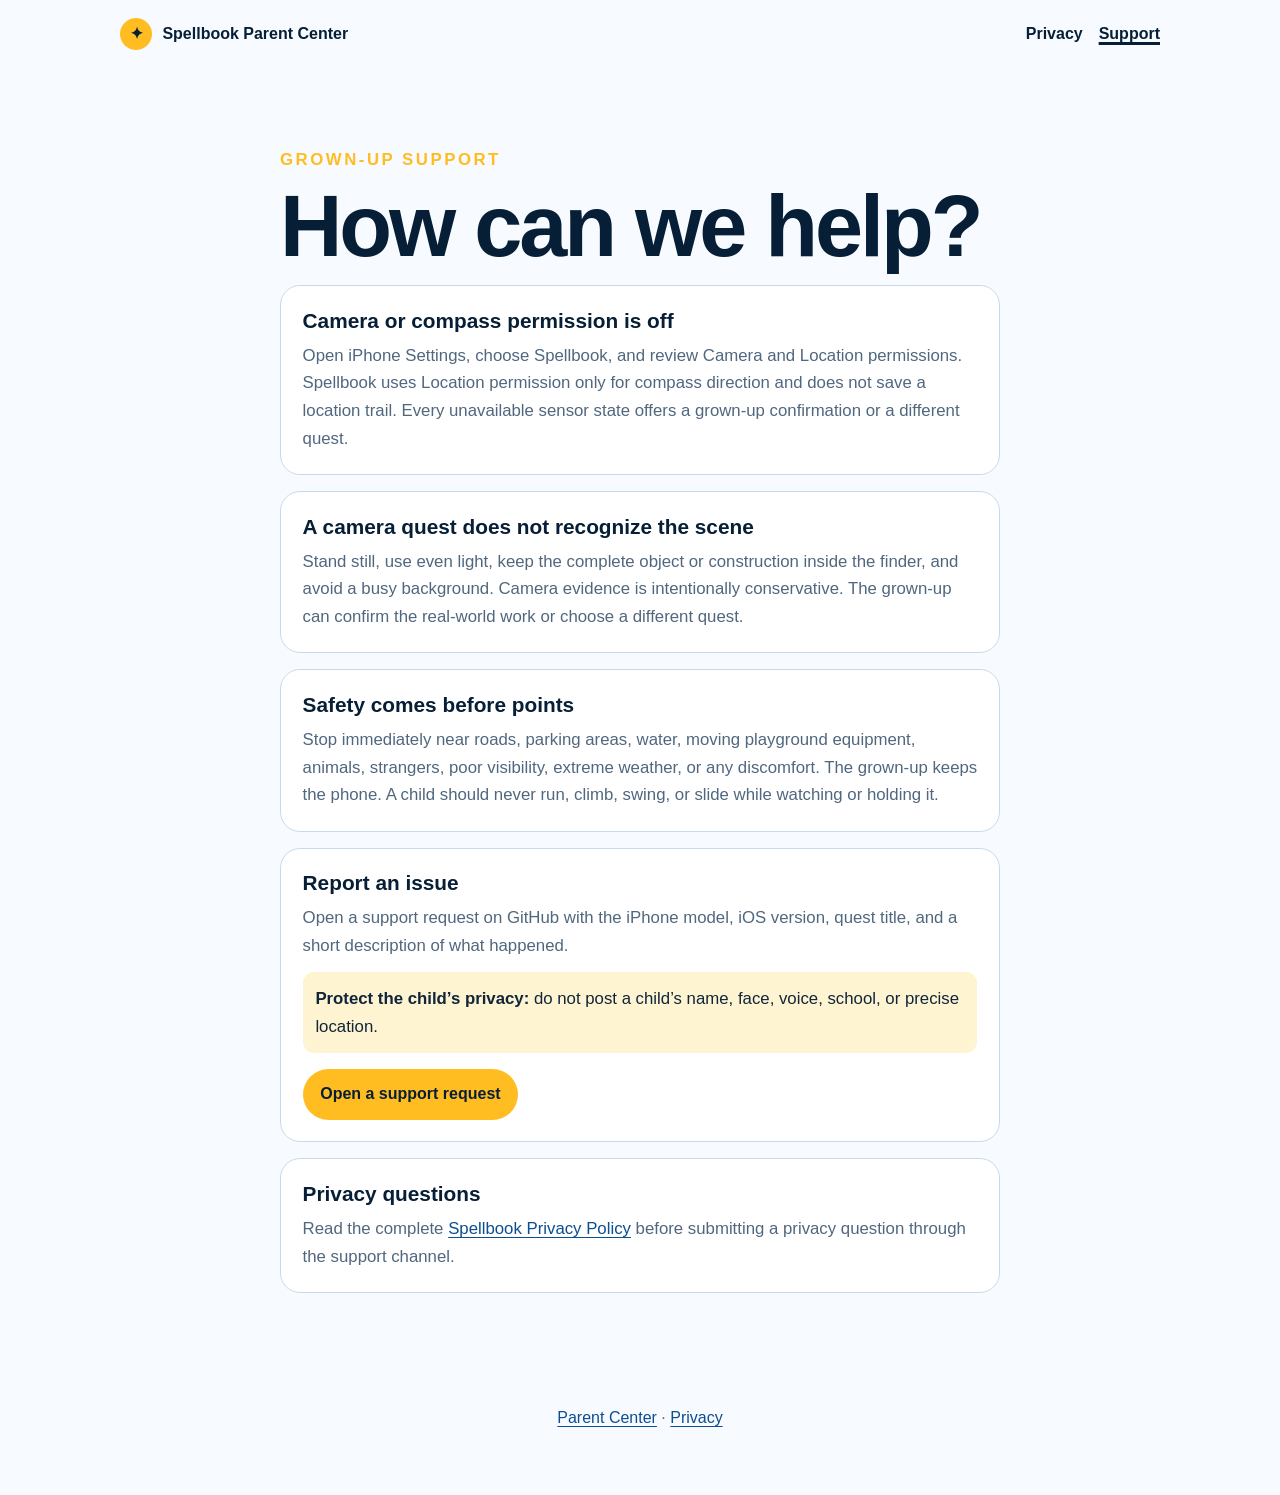
==== support.html @ 98eb1ae8 "Publish Spellbook Parent Center" ====
<!doctype html>
<html lang="en">
<head>
  <meta charset="utf-8">
  <meta name="viewport" content="width=device-width, initial-scale=1">
  <meta name="description" content="Support and safety information for the Spellbook iPhone app.">
  <title>Support · Spellbook</title>
  <link rel="stylesheet" href="styles.css">
</head>
<body>
  <header class="site-header">
    <a class="brand" href="index.html"><span class="brand-mark" aria-hidden="true">✦</span><span>Spellbook Parent Center</span></a>
    <nav aria-label="Parent Center"><a href="privacy.html">Privacy</a><a aria-current="page" href="support.html">Support</a></nav>
  </header>

  <main class="document">
    <p class="eyebrow">GROWN-UP SUPPORT</p>
    <h1>How can we help?</h1>

    <section class="support-block">
      <h2>Camera or compass permission is off</h2>
      <p>Open iPhone Settings, choose Spellbook, and review Camera and Location permissions. Spellbook uses Location permission only for compass direction and does not save a location trail. Every unavailable sensor state offers a grown-up confirmation or a different quest.</p>
    </section>

    <section class="support-block">
      <h2>A camera quest does not recognize the scene</h2>
      <p>Stand still, use even light, keep the complete object or construction inside the finder, and avoid a busy background. Camera evidence is intentionally conservative. The grown-up can confirm the real-world work or choose a different quest.</p>
    </section>

    <section class="support-block">
      <h2>Safety comes before points</h2>
      <p>Stop immediately near roads, parking areas, water, moving playground equipment, animals, strangers, poor visibility, extreme weather, or any discomfort. The grown-up keeps the phone. A child should never run, climb, swing, or slide while watching or holding it.</p>
    </section>

    <section class="support-block">
      <h2>Report an issue</h2>
      <p>Open a support request on GitHub with the iPhone model, iOS version, quest title, and a short description of what happened.</p>
      <p class="privacy-warning"><strong>Protect the child’s privacy:</strong> do not post a child’s name, face, voice, school, or precise location.</p>
      <a class="button primary" href="https://github.com/dpolokhalo/spellbook-parent-center/issues/new" rel="noreferrer">Open a support request</a>
    </section>

    <section class="support-block">
      <h2>Privacy questions</h2>
      <p>Read the complete <a href="privacy.html">Spellbook Privacy Policy</a> before submitting a privacy question through the support channel.</p>
    </section>
  </main>

  <footer><p><a href="index.html">Parent Center</a> · <a href="privacy.html">Privacy</a></p></footer>
</body>
</html>
---- styles.css ----
:root {
  color-scheme: light;
  --navy: #071f36;
  --blue: #0d4e8f;
  --sky: #d8efff;
  --mint: #4fd3b3;
  --yellow: #ffbd21;
  --paper: #f7fbff;
  --ink: #10253a;
  --muted: #50677e;
  --line: #c8dae9;
  --max: 70rem;
}

* { box-sizing: border-box; }

body {
  margin: 0;
  background: var(--paper);
  color: var(--ink);
  font-family: ui-rounded, "SF Pro Rounded", -apple-system, BlinkMacSystemFont, "Segoe UI", sans-serif;
  line-height: 1.65;
}

a { color: var(--blue); text-underline-offset: .18em; }
a:focus-visible, .button:focus-visible { outline: .2rem solid var(--yellow); outline-offset: .2rem; }

.site-header {
  display: flex;
  align-items: center;
  justify-content: space-between;
  gap: 1rem;
  max-width: var(--max);
  margin: 0 auto;
  padding: 1.15rem clamp(1rem, 4vw, 2.5rem);
}

.brand { display: inline-flex; align-items: center; gap: .65rem; color: var(--navy); font-weight: 850; text-decoration: none; }
.brand-mark { display: grid; place-items: center; width: 2rem; height: 2rem; border-radius: 50%; background: var(--yellow); }
nav { display: flex; gap: 1rem; }
nav a { color: var(--navy); font-weight: 750; text-decoration: none; }
nav a[aria-current="page"] { text-decoration: underline; text-decoration-thickness: .16rem; }

main { max-width: var(--max); margin: 0 auto; padding: 0 clamp(1rem, 4vw, 2.5rem) 4rem; }

.hero {
  overflow: hidden;
  padding: clamp(2.5rem, 8vw, 6rem) clamp(1.25rem, 5vw, 4rem);
  border-radius: 2rem;
  background:
    radial-gradient(circle at 86% 18%, rgba(79, 211, 179, .7), transparent 25%),
    linear-gradient(145deg, var(--navy), var(--blue));
  color: white;
  box-shadow: 0 1.5rem 4rem rgba(7, 31, 54, .18);
}

.eyebrow { margin: 0 0 .7rem; color: var(--yellow); font-size: .8rem; font-weight: 900; letter-spacing: .15em; }
h1 { max-width: 17ch; margin: 0 0 1rem; font-size: clamp(2.35rem, 8vw, 5.4rem); line-height: .98; letter-spacing: -.035em; }
.lede { max-width: 44rem; margin: 0; font-size: clamp(1.05rem, 2.5vw, 1.35rem); color: rgba(255,255,255,.84); }
.actions { display: flex; flex-wrap: wrap; gap: .8rem; margin-top: 2rem; }

.button { display: inline-flex; align-items: center; justify-content: center; min-height: 3rem; padding: .75rem 1.1rem; border-radius: 999px; font-weight: 850; text-decoration: none; }
.button.primary { background: var(--yellow); color: var(--navy); }
.button.secondary { border: .1rem solid rgba(255,255,255,.55); color: white; }

.grid { display: grid; grid-template-columns: repeat(3, 1fr); gap: 1rem; margin-top: 1rem; }
.card, .notice, .support-block { padding: 1.35rem; border: .08rem solid var(--line); border-radius: 1.25rem; background: white; }
.card-icon { display: grid; place-items: center; width: 2.6rem; height: 2.6rem; border-radius: .9rem; background: var(--sky); color: var(--blue); font-size: 1.35rem; font-weight: 900; }
h2 { margin: 0 0 .5rem; font-size: 1.3rem; line-height: 1.25; }
.card p, .notice p, .support-block p { margin: 0; color: var(--muted); }
.notice { margin-top: 1rem; border-color: var(--mint); background: #eafbf7; }

.document { max-width: 50rem; padding-top: clamp(2rem, 6vw, 5rem); }
.document h1 { color: var(--navy); }
.document h2 { margin-top: 2.2rem; color: var(--navy); }
.document p { font-size: 1.05rem; }
.updated { color: var(--muted); font-weight: 700; }
.support-block { margin-top: 1rem; }
.support-block h2 { margin-top: 0; }
.support-block .button { margin-top: 1rem; }
.privacy-warning { margin-top: .8rem !important; padding: .8rem; border-radius: .7rem; background: #fff4d2; color: var(--ink) !important; }

footer { padding: 2rem 1rem 3rem; text-align: center; color: var(--muted); }

@media (max-width: 44rem) {
  .site-header { align-items: flex-start; }
  .brand span:last-child { max-width: 9rem; line-height: 1.2; }
  nav { flex-direction: column; gap: .25rem; text-align: right; }
  .grid { grid-template-columns: 1fr; }
  .hero { border-radius: 1.35rem; }
}

@media (prefers-reduced-motion: no-preference) {
  .button { transition: transform .18s ease, box-shadow .18s ease; }
  .button:hover { transform: translateY(-.12rem); box-shadow: 0 .6rem 1.4rem rgba(7,31,54,.16); }
}
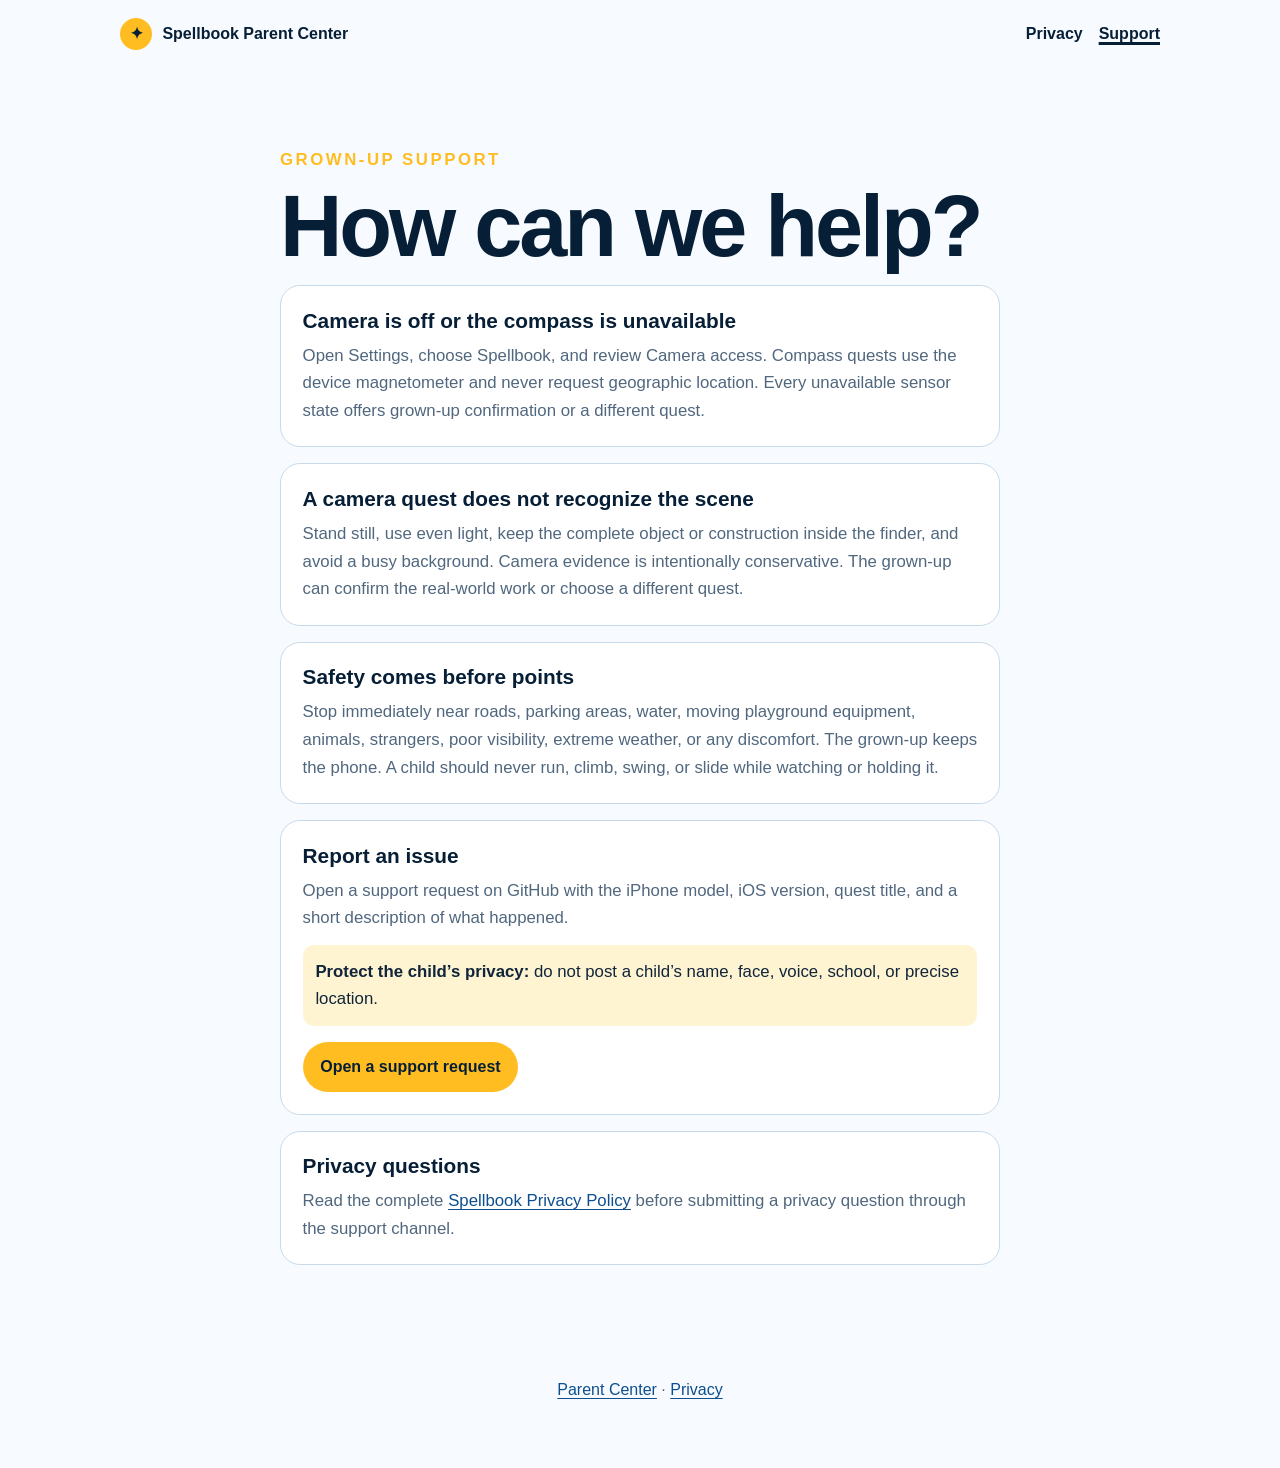
==== commit a6d135e9: "Clarify compass uses no location permission" ====
--- a/support.html
+++ b/support.html
@@ -18,8 +18,8 @@
     <h1>How can we help?</h1>
 
     <section class="support-block">
-      <h2>Camera or compass permission is off</h2>
-      <p>Open iPhone Settings, choose Spellbook, and review Camera and Location permissions. Spellbook uses Location permission only for compass direction and does not save a location trail. Every unavailable sensor state offers a grown-up confirmation or a different quest.</p>
+      <h2>Camera is off or the compass is unavailable</h2>
+      <p>Open Settings, choose Spellbook, and review Camera access. Compass quests use the device magnetometer and never request geographic location. Every unavailable sensor state offers grown-up confirmation or a different quest.</p>
     </section>
 
     <section class="support-block">
@@ -36,7 +36,7 @@
       <h2>Report an issue</h2>
       <p>Open a support request on GitHub with the iPhone model, iOS version, quest title, and a short description of what happened.</p>
       <p class="privacy-warning"><strong>Protect the child’s privacy:</strong> do not post a child’s name, face, voice, school, or precise location.</p>
-      <a class="button primary" href="https://github.com/dpolokhalo/spellbook-parent-center/issues/new" rel="noreferrer">Open a support request</a>
+      <a class="button primary" href="https://github.com/dpolokhalo/spellbook-parent-center/issues/new?template=family-support.yml" rel="noreferrer">Open a support request</a>
     </section>
 
     <section class="support-block">
